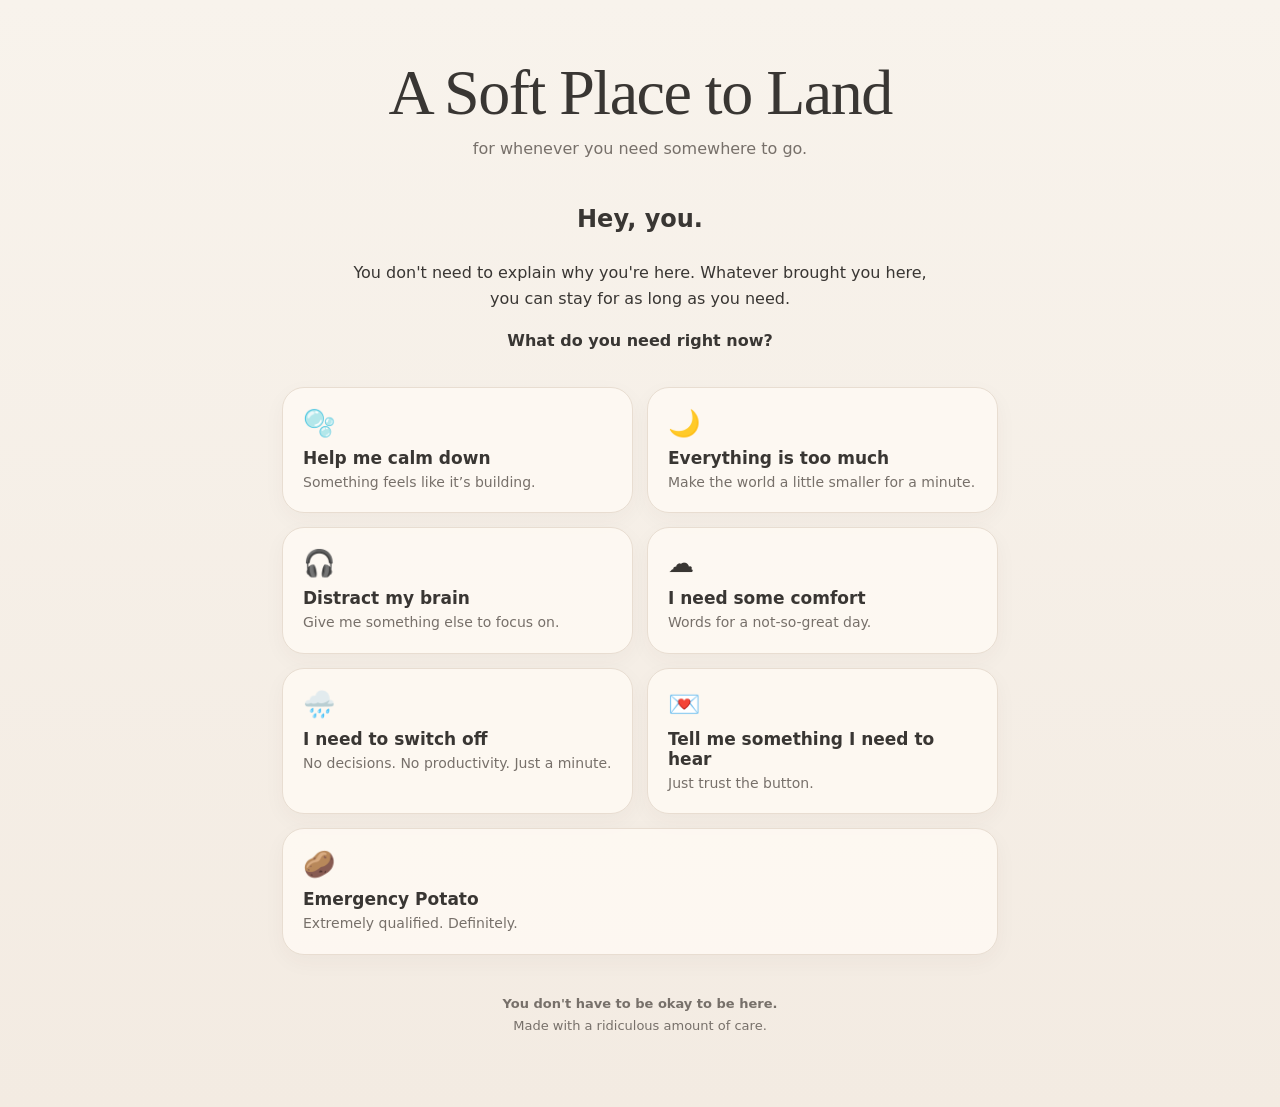
==== index.html @ ceeb7fb3 "Add files via upload" ====
<!doctype html><html lang="en"><head><meta charset="utf-8"><meta name="viewport" content="width=device-width,initial-scale=1"><title>A Soft Place to Land</title><link rel="stylesheet" href="css/style.css"></head><body><main class="wrap"><header><h1>A Soft Place to Land</h1><div class="tag">for whenever you need somewhere to go.</div></header><div class="intro"><h2>Hey, you.</h2><p>You don't need to explain why you're here. Whatever brought you here, you can stay for as long as you need.</p><strong>What do you need right now?</strong></div><div class="grid"><a class="card " href="calm.html"><div class="icon">🫧</div><h3>Help me calm down</h3><p>Something feels like it’s building.</p></a><a class="card " href="overwhelmed.html"><div class="icon">🌙</div><h3>Everything is too much</h3><p>Make the world a little smaller for a minute.</p></a><a class="card " href="distract.html"><div class="icon">🎧</div><h3>Distract my brain</h3><p>Give me something else to focus on.</p></a><a class="card " href="comfort.html"><div class="icon">☁️</div><h3>I need some comfort</h3><p>Words for a not-so-great day.</p></a><a class="card " href="switchoff.html"><div class="icon">🌧️</div><h3>I need to switch off</h3><p>No decisions. No productivity. Just a minute.</p></a><a class="card " href="reminder.html"><div class="icon">💌</div><h3>Tell me something I need to hear</h3><p>Just trust the button.</p></a><a class="card full" href="potato.html"><div class="icon">🥔</div><h3>Emergency Potato</h3><p>Extremely qualified. Definitely.</p></a></div><div class="footer"><b>You don't have to be okay to be here.</b><br>Made with a ridiculous amount of care.</div></main></body></html>
---- css/style.css ----
:root{--bg:#f7f1e8;--ink:#393633;--muted:#77706a;--card:#fffaf4;--line:#e8ddd1;--accent:#a78473}*{box-sizing:border-box}body{margin:0;font-family:ui-rounded,"SF Pro Rounded",system-ui,-apple-system,sans-serif;background:linear-gradient(#f8f3ec,#f3ebe2);color:var(--ink);min-height:100vh}.wrap{max-width:760px;margin:auto;padding:56px 22px 70px}header{text-align:center;margin-bottom:42px}h1{font-family:Georgia,serif;font-weight:500;font-size:clamp(38px,7vw,64px);margin:0 0 9px;letter-spacing:-1.5px}.tag,.muted{color:var(--muted)}.intro{max-width:600px;margin:0 auto 32px;text-align:center;line-height:1.65}.grid{display:grid;grid-template-columns:1fr 1fr;gap:14px}.card{display:block;text-decoration:none;color:inherit;border:1px solid var(--line);background:rgba(255,250,244,.82);border-radius:22px;padding:20px;transition:.18s;box-shadow:0 7px 22px rgba(76,58,43,.04)}.card:hover{transform:translateY(-2px);box-shadow:0 10px 26px rgba(76,58,43,.08)}.icon{font-size:26px}.card h3{margin:10px 0 5px;font-size:17px}.card p{margin:0;color:var(--muted);font-size:14px;line-height:1.4}.full{grid-column:1/-1}.footer{text-align:center;color:var(--muted);margin-top:38px;font-size:13px;line-height:1.7}.back{text-decoration:none;color:var(--muted);display:inline-block;margin-bottom:24px}.panel{background:rgba(255,250,244,.9);border:1px solid var(--line);border-radius:28px;padding:30px;text-align:center}.panel h2{font-family:Georgia,serif;font-size:32px;font-weight:500}.quote{font-family:Georgia,serif;font-size:24px;line-height:1.45;margin:20px auto;max-width:500px}.steps{text-align:left;line-height:1.75;color:#5f5954}.button{border:1px solid var(--line);background:white;border-radius:999px;padding:12px 18px;cursor:pointer;color:var(--ink)}.breather{width:150px;height:150px;border-radius:50%;margin:34px auto;background:#d9c9bc;display:grid;place-items:center;color:#554a44;animation:breathe 8s ease-in-out infinite}@keyframes breathe{0%,100%{transform:scale(.75);opacity:.7}50%{transform:scale(1.1);opacity:1}}.potato{font-size:88px;margin:18px}@media(max-width:600px){.grid{grid-template-columns:1fr}.full{grid-column:auto}.wrap{padding-top:38px}}
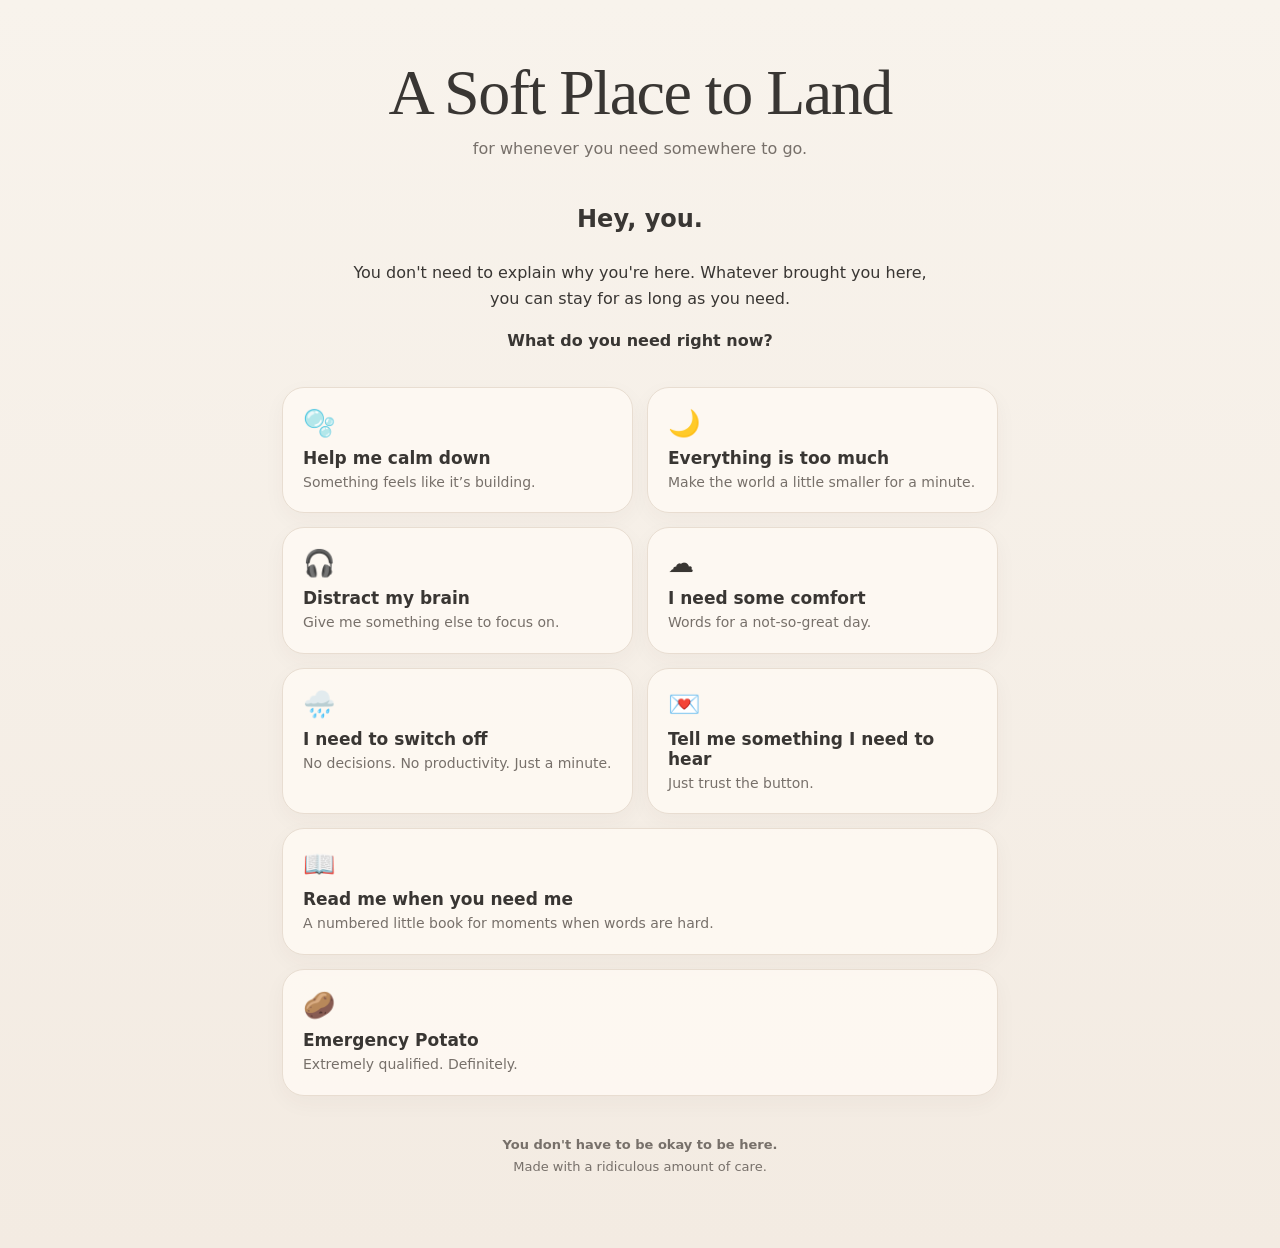
==== commit 67cb2bff: "Link Read Me When You Need Me from home" ====
--- a/index.html
+++ b/index.html
@@ -1 +1 @@
-<!doctype html><html lang="en"><head><meta charset="utf-8"><meta name="viewport" content="width=device-width,initial-scale=1"><title>A Soft Place to Land</title><link rel="stylesheet" href="css/style.css"></head><body><main class="wrap"><header><h1>A Soft Place to Land</h1><div class="tag">for whenever you need somewhere to go.</div></header><div class="intro"><h2>Hey, you.</h2><p>You don't need to explain why you're here. Whatever brought you here, you can stay for as long as you need.</p><strong>What do you need right now?</strong></div><div class="grid"><a class="card " href="calm.html"><div class="icon">🫧</div><h3>Help me calm down</h3><p>Something feels like it’s building.</p></a><a class="card " href="overwhelmed.html"><div class="icon">🌙</div><h3>Everything is too much</h3><p>Make the world a little smaller for a minute.</p></a><a class="card " href="distract.html"><div class="icon">🎧</div><h3>Distract my brain</h3><p>Give me something else to focus on.</p></a><a class="card " href="comfort.html"><div class="icon">☁️</div><h3>I need some comfort</h3><p>Words for a not-so-great day.</p></a><a class="card " href="switchoff.html"><div class="icon">🌧️</div><h3>I need to switch off</h3><p>No decisions. No productivity. Just a minute.</p></a><a class="card " href="reminder.html"><div class="icon">💌</div><h3>Tell me something I need to hear</h3><p>Just trust the button.</p></a><a class="card full" href="potato.html"><div class="icon">🥔</div><h3>Emergency Potato</h3><p>Extremely qualified. Definitely.</p></a></div><div class="footer"><b>You don't have to be okay to be here.</b><br>Made with a ridiculous amount of care.</div></main></body></html>+<!doctype html><html lang="en"><head><meta charset="utf-8"><meta name="viewport" content="width=device-width,initial-scale=1"><title>A Soft Place to Land</title><link rel="stylesheet" href="css/style.css"></head><body><main class="wrap"><header><h1>A Soft Place to Land</h1><div class="tag">for whenever you need somewhere to go.</div></header><div class="intro"><h2>Hey, you.</h2><p>You don't need to explain why you're here. Whatever brought you here, you can stay for as long as you need.</p><strong>What do you need right now?</strong></div><div class="grid"><a class="card " href="calm.html"><div class="icon">🫧</div><h3>Help me calm down</h3><p>Something feels like it’s building.</p></a><a class="card " href="overwhelmed.html"><div class="icon">🌙</div><h3>Everything is too much</h3><p>Make the world a little smaller for a minute.</p></a><a class="card " href="distract.html"><div class="icon">🎧</div><h3>Distract my brain</h3><p>Give me something else to focus on.</p></a><a class="card " href="comfort.html"><div class="icon">☁️</div><h3>I need some comfort</h3><p>Words for a not-so-great day.</p></a><a class="card " href="switchoff.html"><div class="icon">🌧️</div><h3>I need to switch off</h3><p>No decisions. No productivity. Just a minute.</p></a><a class="card " href="reminder.html"><div class="icon">💌</div><h3>Tell me something I need to hear</h3><p>Just trust the button.</p></a><a class="card full" href="read-me.html"><div class="icon">📖</div><h3>Read me when you need me</h3><p>A numbered little book for moments when words are hard.</p></a><a class="card full" href="potato.html"><div class="icon">🥔</div><h3>Emergency Potato</h3><p>Extremely qualified. Definitely.</p></a></div><div class="footer"><b>You don't have to be okay to be here.</b><br>Made with a ridiculous amount of care.</div></main></body></html>
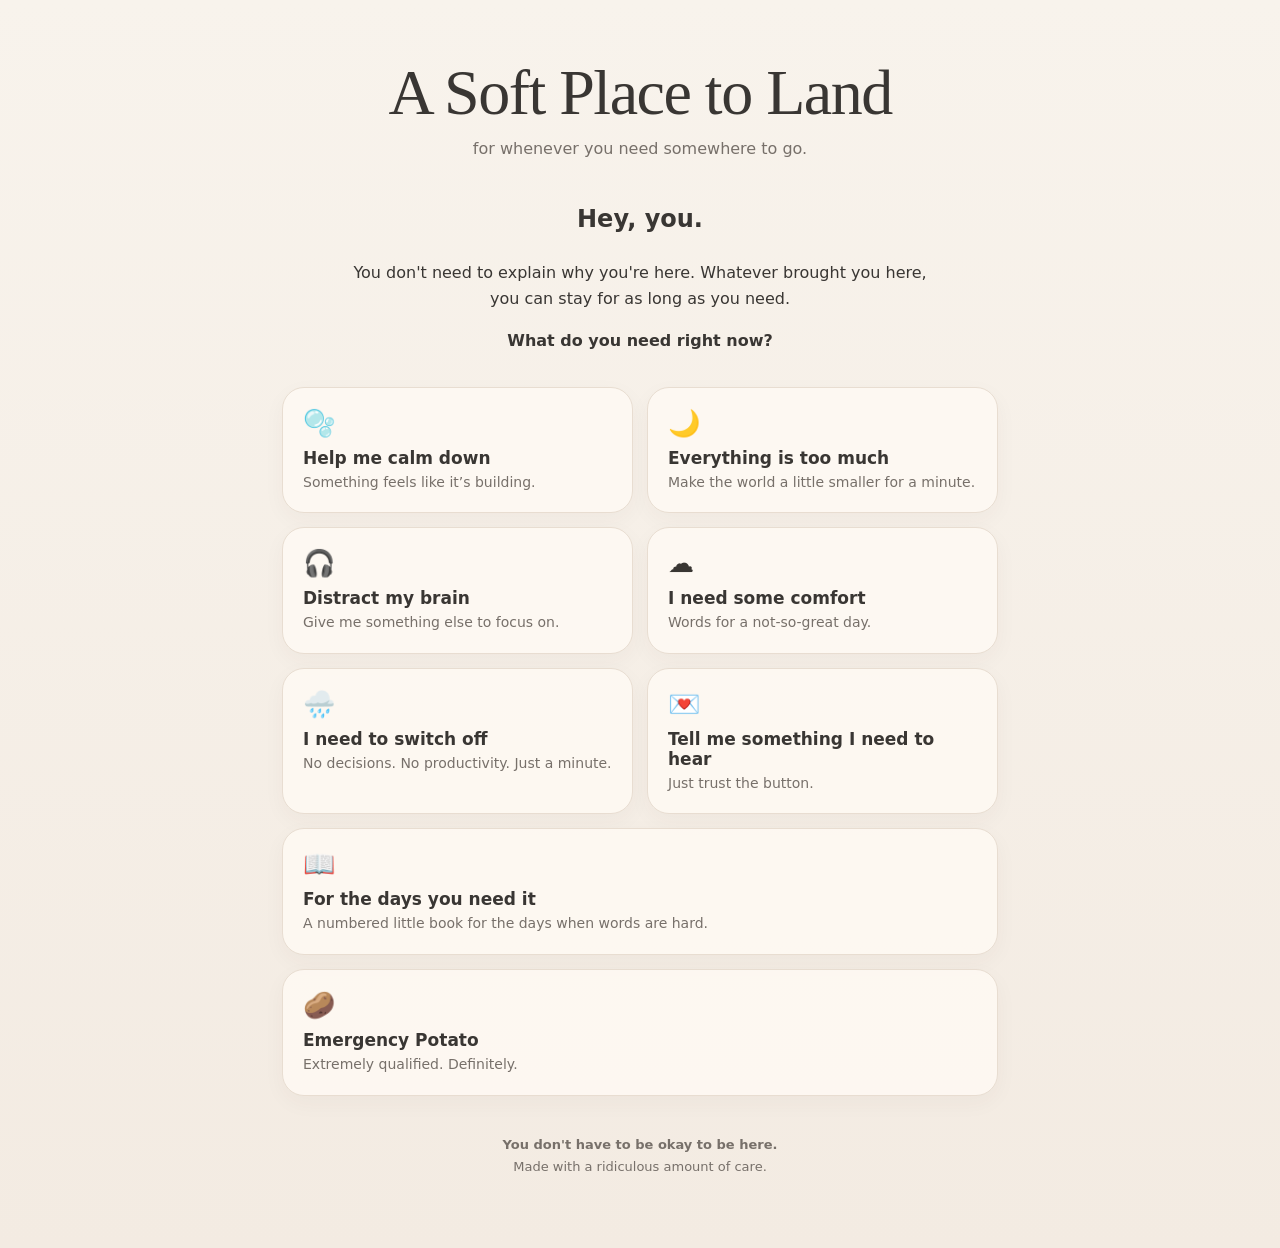
==== commit a88e3e25: "Rename booklet card for non-romantic tone" ====
--- a/index.html
+++ b/index.html
@@ -1 +1 @@
-<!doctype html><html lang="en"><head><meta charset="utf-8"><meta name="viewport" content="width=device-width,initial-scale=1"><title>A Soft Place to Land</title><link rel="stylesheet" href="css/style.css"></head><body><main class="wrap"><header><h1>A Soft Place to Land</h1><div class="tag">for whenever you need somewhere to go.</div></header><div class="intro"><h2>Hey, you.</h2><p>You don't need to explain why you're here. Whatever brought you here, you can stay for as long as you need.</p><strong>What do you need right now?</strong></div><div class="grid"><a class="card " href="calm.html"><div class="icon">🫧</div><h3>Help me calm down</h3><p>Something feels like it’s building.</p></a><a class="card " href="overwhelmed.html"><div class="icon">🌙</div><h3>Everything is too much</h3><p>Make the world a little smaller for a minute.</p></a><a class="card " href="distract.html"><div class="icon">🎧</div><h3>Distract my brain</h3><p>Give me something else to focus on.</p></a><a class="card " href="comfort.html"><div class="icon">☁️</div><h3>I need some comfort</h3><p>Words for a not-so-great day.</p></a><a class="card " href="switchoff.html"><div class="icon">🌧️</div><h3>I need to switch off</h3><p>No decisions. No productivity. Just a minute.</p></a><a class="card " href="reminder.html"><div class="icon">💌</div><h3>Tell me something I need to hear</h3><p>Just trust the button.</p></a><a class="card full" href="read-me.html"><div class="icon">📖</div><h3>Read me when you need me</h3><p>A numbered little book for moments when words are hard.</p></a><a class="card full" href="potato.html"><div class="icon">🥔</div><h3>Emergency Potato</h3><p>Extremely qualified. Definitely.</p></a></div><div class="footer"><b>You don't have to be okay to be here.</b><br>Made with a ridiculous amount of care.</div></main></body></html>+<!doctype html><html lang="en"><head><meta charset="utf-8"><meta name="viewport" content="width=device-width,initial-scale=1"><title>A Soft Place to Land</title><link rel="stylesheet" href="css/style.css"></head><body><main class="wrap"><header><h1>A Soft Place to Land</h1><div class="tag">for whenever you need somewhere to go.</div></header><div class="intro"><h2>Hey, you.</h2><p>You don't need to explain why you're here. Whatever brought you here, you can stay for as long as you need.</p><strong>What do you need right now?</strong></div><div class="grid"><a class="card " href="calm.html"><div class="icon">🫧</div><h3>Help me calm down</h3><p>Something feels like it’s building.</p></a><a class="card " href="overwhelmed.html"><div class="icon">🌙</div><h3>Everything is too much</h3><p>Make the world a little smaller for a minute.</p></a><a class="card " href="distract.html"><div class="icon">🎧</div><h3>Distract my brain</h3><p>Give me something else to focus on.</p></a><a class="card " href="comfort.html"><div class="icon">☁️</div><h3>I need some comfort</h3><p>Words for a not-so-great day.</p></a><a class="card " href="switchoff.html"><div class="icon">🌧️</div><h3>I need to switch off</h3><p>No decisions. No productivity. Just a minute.</p></a><a class="card " href="reminder.html"><div class="icon">💌</div><h3>Tell me something I need to hear</h3><p>Just trust the button.</p></a><a class="card full" href="read-me.html"><div class="icon">📖</div><h3>For the days you need it</h3><p>A numbered little book for the days when words are hard.</p></a><a class="card full" href="potato.html"><div class="icon">🥔</div><h3>Emergency Potato</h3><p>Extremely qualified. Definitely.</p></a></div><div class="footer"><b>You don't have to be okay to be here.</b><br>Made with a ridiculous amount of care.</div></main></body></html>
